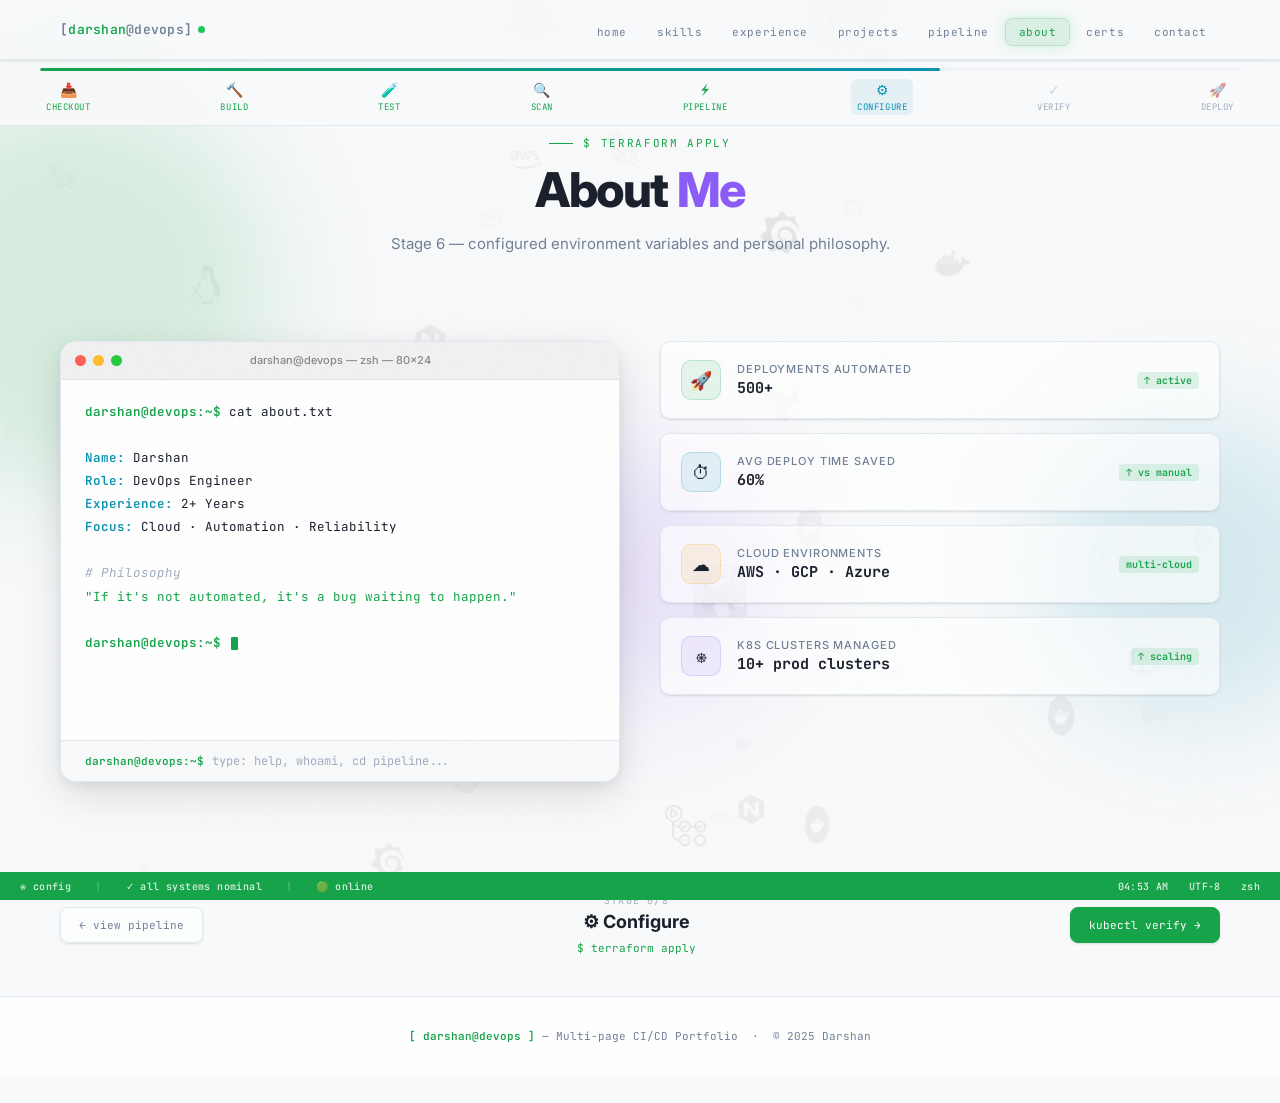
==== about.html @ be5baae0 "Initial commit" ====
<!DOCTYPE html>
<html lang="en">
<head>
<meta charset="UTF-8">
<meta name="viewport" content="width=device-width, initial-scale=1.0">
<title>[ darshan@devops ] ~ $ configure</title>
<link rel="preconnect" href="https://fonts.googleapis.com">
<link href="https://fonts.googleapis.com/css2?family=JetBrains+Mono:wght@300;400;500;600;700&family=Inter:wght@300;400;500;600;700;800&display=swap" rel="stylesheet">
<link rel="stylesheet" href="assets/style.css">
</head>
<body data-page="config">

<canvas id="devops-bg-canvas"></canvas>
<div class="orbs-layer"><div class="orb orb-1"></div><div class="orb orb-2"></div><div class="orb orb-3"></div></div>
<div id="page-transition"><div class="pt-spinner"></div><div class="pt-text">terraform apply...</div></div>

<nav>
  <div class="nav-brand">
    <a href="index.html" data-transition><span class="bracket">[</span><span>darshan</span><span class="bracket">@devops</span><span class="bracket">]</span></a>
    <div class="nav-dot"></div>
  </div>
  <ul class="nav-links">
    <li><a href="index.html" data-page="checkout" data-transition>home</a></li>
    <li><a href="skills.html" data-page="build" data-transition>skills</a></li>
    <li><a href="experience.html" data-page="test" data-transition>experience</a></li>
    <li><a href="projects.html" data-page="scan" data-transition>projects</a></li>
    <li><a href="cicd-flow.html" data-page="pipeline" data-transition>pipeline</a></li>
    <li><a href="about.html" data-page="config" data-transition>about</a></li>
    <li><a href="certs.html" data-page="verify" data-transition>certs</a></li>
    <li><a href="contact.html" data-page="deploy" data-transition>contact</a></li>
  </ul>
</nav>

<div id="pipeline-bar" class="pipeline-bar">
  <div class="pipeline-track"><div class="pipeline-fill"></div></div>
  <div class="pipeline-stages"></div>
</div>

<div class="page-content">

<div class="page-hero-mini reveal">
  <div class="section-eyebrow" style="justify-content:center;">$ terraform apply</div>
  <h1>About <span style="color:var(--purple)">Me</span></h1>
  <p>Stage 6 — configured environment variables and personal philosophy.</p>
</div>
<section>
  <div class="about-layout">
    <div class="terminal-window reveal">
      <div class="terminal-titlebar"><div class="ttb-dot red"></div><div class="ttb-dot yellow"></div><div class="ttb-dot green-d"></div><span class="ttb-title">darshan@devops — zsh — 80×24</span></div>
      <div class="terminal-body" id="term-body">
        <div class="t-line"><span class="t-prompt">darshan@devops:~$ </span><span class="t-cmd">cat about.txt</span></div>
        <div class="t-line t-output">&nbsp;</div>
        <div class="t-line t-output"><span class="t-key">Name:</span> <span class="t-val">Darshan</span></div>
        <div class="t-line t-output"><span class="t-key">Role:</span> <span class="t-val">DevOps Engineer</span></div>
        <div class="t-line t-output"><span class="t-key">Experience:</span> <span class="t-val">2+ Years</span></div>
        <div class="t-line t-output"><span class="t-key">Focus:</span> <span class="t-val">Cloud · Automation · Reliability</span></div>
        <div class="t-line t-output">&nbsp;</div>
        <div class="t-line t-output"><span class="t-comment"># Philosophy</span></div>
        <div class="t-line t-output"><span class="t-string">"If it's not automated, it's a bug waiting to happen."</span></div>
        <div class="t-line t-output">&nbsp;</div>
        <div class="t-line"><span class="t-prompt">darshan@devops:~$ </span><span class="t-cursor"></span></div>
      </div>
      <div class="cmd-input-area">
        <span style="font-family:var(--mono);font-size:11px;color:var(--green);font-weight:600;">darshan@devops:~$</span>
        <input class="cmd-input" id="cmd-input" placeholder="type: help, whoami, cd pipeline..." autocomplete="off" spellcheck="false" />
      </div>
    </div>
    <div class="about-stats reveal">
      <div class="about-stat-card tilt-3d"><div class="asc-icon" style="background:rgba(22,163,74,0.1);border:1px solid rgba(22,163,74,0.2);">🚀</div><div class="asc-info"><div class="asc-label">Deployments Automated</div><div class="asc-value">500+</div></div><div class="asc-trend">↑ active</div></div>
      <div class="about-stat-card tilt-3d"><div class="asc-icon" style="background:rgba(8,145,178,0.1);border:1px solid rgba(8,145,178,0.2);">⏱</div><div class="asc-info"><div class="asc-label">Avg Deploy Time Saved</div><div class="asc-value">60%</div></div><div class="asc-trend">↑ vs manual</div></div>
      <div class="about-stat-card tilt-3d"><div class="asc-icon" style="background:rgba(245,158,11,0.1);border:1px solid rgba(245,158,11,0.2);">☁</div><div class="asc-info"><div class="asc-label">Cloud Environments</div><div class="asc-value">AWS · GCP · Azure</div></div><div class="asc-trend">multi-cloud</div></div>
      <div class="about-stat-card tilt-3d"><div class="asc-icon" style="background:rgba(139,92,246,0.1);border:1px solid rgba(139,92,246,0.2);">⎈</div><div class="asc-info"><div class="asc-label">K8s Clusters Managed</div><div class="asc-value">10+ prod clusters</div></div><div class="asc-trend">↑ scaling</div></div>
    </div>
  </div>
</section>

</div>
<div id="page-nav"></div>
<footer>
  <span class="footer-brand">[ darshan@devops ]</span> — Multi-page CI/CD Portfolio &nbsp;·&nbsp; © 2025 Darshan
</footer>
<div class="status-bar">
  <div class="sb-item" id="sb-stage">⎈ stage</div>
  <span class="sb-sep">|</span>
  <div class="sb-item">✓ all systems nominal</div>
  <span class="sb-sep">|</span>
  <div class="sb-item">🟢 online</div>
  <div class="sb-right">
    <div class="sb-item" id="sb-time"></div>
    <div class="sb-item">UTF-8</div>
    <div class="sb-item">zsh</div>
  </div>
</div>
<script src="assets/logos.js"></script>
<script src="assets/bg.js"></script>
<script src="assets/common.js"></script>

<script src="assets/script.js"></script>
</body>
</html>
---- assets/style.css ----
:root {
  --bg: #f8f9fa;
  --bg2: #ffffff;
  --bg3: #f0f2f5;
  --panel: rgba(255,255,255,0.62);
  --border: #e2e8f0;
  --border-strong: #cbd5e1;
  --text: #1a202c;
  --text-muted: #718096;
  --text-light: #a0aec0;
  --green: #16a34a;
  --green-bright: #22c55e;
  --green-glow: rgba(22,163,74,0.12);
  --cyan: #0891b2;
  --red: #ef4444;
  --yellow: #f59e0b;
  --orange: #f97316;
  --purple: #8b5cf6;
  --blue: #3b82f6;
  --shadow-sm: 0 1px 3px rgba(0,0,0,0.08), 0 1px 2px rgba(0,0,0,0.05);
  --shadow: 0 4px 16px rgba(0,0,0,0.08), 0 2px 6px rgba(0,0,0,0.04);
  --shadow-lg: 0 12px 40px rgba(0,0,0,0.12), 0 4px 12px rgba(0,0,0,0.06);
  --shadow-xl: 0 24px 80px rgba(0,0,0,0.15), 0 8px 24px rgba(0,0,0,0.08);
  --mono: 'JetBrains Mono', monospace;
  --sans: 'Inter', sans-serif;
  --radius: 10px;
  --radius-lg: 16px;
}

* { margin: 0; padding: 0; box-sizing: border-box; }
html { scroll-behavior: smooth; background: #f8f9fa; }

body {
  background: transparent;
  color: var(--text);
  font-family: var(--sans);
  overflow-x: hidden;
  -webkit-font-smoothing: antialiased;
}

/* ── 3D DEVOPS CANVAS ── */
#devops-bg-canvas {
  position: fixed;
  inset: 0;
  width: 100%;
  height: 100%;
  pointer-events: none;
  z-index: 0;
}

/* ── NOISE TEXTURE ── */
body::before {
  content: '';
  position: fixed;
  inset: 0;
  background-image: url("data:image/svg+xml,%3Csvg viewBox='0 0 256 256' xmlns='http://www.w3.org/2000/svg'%3E%3Cfilter id='n'%3E%3CfeTurbulence type='fractalNoise' baseFrequency='0.9' numOctaves='4' stitchTiles='stitch'/%3E%3C/filter%3E%3Crect width='100%25' height='100%25' filter='url(%23n)' opacity='0.03'/%3E%3C/svg%3E");
  pointer-events: none;
  z-index: 1;
  opacity: 0.4;
}

/* ── NAV ── */
nav {
  position: fixed;
  top: 0; left: 0; right: 0;
  z-index: 200;
  display: flex;
  justify-content: space-between;
  align-items: center;
  padding: 0 60px;
  height: 60px;
  background: rgba(248,249,250,0.78);
  backdrop-filter: blur(24px) saturate(180%);
  -webkit-backdrop-filter: blur(24px) saturate(180%);
  border-bottom: 1px solid var(--border);
  box-shadow: var(--shadow-sm);
}
.nav-brand {
  font-family: var(--mono);
  font-size: 13px;
  font-weight: 600;
  color: var(--green);
  letter-spacing: 0.02em;
  display: flex;
  align-items: center;
  gap: 6px;
}
.nav-brand .bracket { color: var(--text-muted); }
.nav-dot { width: 7px; height: 7px; border-radius: 50%; background: var(--green-bright); animation: pulse-dot 2s ease-in-out infinite; }
@keyframes pulse-dot { 0%,100%{ opacity:1;transform:scale(1); } 50%{ opacity:0.5;transform:scale(0.8); } }
.nav-links {
  display: flex;
  align-items: center;
  gap: 4px;
  list-style: none;
}
.nav-links a {
  font-family: var(--mono);
  font-size: 11px;
  color: var(--text-muted);
  text-decoration: none;
  padding: 5px 12px;
  border-radius: 6px;
  letter-spacing: 0.05em;
  transition: all 0.15s;
  border: 1px solid transparent;
}
.nav-links a:hover {
  color: var(--green);
  background: var(--green-glow);
  border-color: rgba(22,163,74,0.2);
}
.nav-links a.active { color: var(--green); background: var(--green-glow); box-shadow: 0 0 0 1px rgba(22,163,74,0.2), 0 0 14px rgba(34,197,94,0.25); }

/* ── HERO ── */
#hero {
  position: relative;
  min-height: 100vh;
  display: flex;
  align-items: center;
  padding: 80px 60px 0;
  z-index: 1;
  overflow: hidden;
}
.hero-bg-grid {
  position: absolute;
  inset: 0;
  background-image:
    linear-gradient(rgba(22,163,74,0.04) 1px, transparent 1px),
    linear-gradient(90deg, rgba(22,163,74,0.04) 1px, transparent 1px);
  background-size: 40px 40px;
  mask-image: radial-gradient(ellipse 80% 80% at 50% 50%, black 40%, transparent 100%);
}
.hero-grid {
  display: grid;
  grid-template-columns: 1fr 480px;
  align-items: center;
  gap: 80px;
  max-width: 1200px;
  margin: 0 auto;
  width: 100%;
}
.hero-left { z-index: 2; }

/* prompt bar */
.hero-prompt-bar {
  display: inline-flex;
  align-items: center;
  gap: 10px;
  font-family: var(--mono);
  font-size: 12px;
  padding: 7px 14px;
  background: var(--panel);
  border: 1px solid var(--border);
  border-radius: 8px;
  box-shadow: var(--shadow-sm);
  margin-bottom: 28px;
  color: var(--text-muted);
}
.prompt-path { color: var(--blue); }
.prompt-git { color: var(--purple); }
.prompt-status { color: var(--green); }
.prompt-cursor {
  display: inline-block;
  width: 7px; height: 14px;
  background: var(--green);
  border-radius: 1px;
  animation: blink 1s step-end infinite;
  vertical-align: middle;
}
@keyframes blink { 50% { opacity:0; } }

.hero-name {
  font-family: var(--sans);
  font-size: clamp(52px, 5.5vw, 78px);
  font-weight: 800;
  line-height: 1.0;
  color: var(--text);
  letter-spacing: -0.04em;
  margin-bottom: 10px;
}
.hero-name .accent { color: var(--green); }
.hero-name .dim { color: var(--text-muted); font-weight: 300; }

.hero-role {
  font-family: var(--mono);
  font-size: 14px;
  color: var(--cyan);
  margin-bottom: 20px;
  display: flex;
  align-items: center;
  gap: 8px;
}
.hero-role .arrow { color: var(--green); }
#type-text {
  min-width: 200px;
  color: var(--cyan);
}

.hero-desc {
  font-size: 15px;
  line-height: 1.75;
  color: var(--text-muted);
  max-width: 500px;
  margin-bottom: 36px;
  font-weight: 400;
}

.hero-stats {
  display: flex;
  gap: 0;
  margin-bottom: 36px;
  background: var(--panel);
  border: 1px solid var(--border);
  border-radius: var(--radius);
  overflow: hidden;
  box-shadow: var(--shadow-sm);
  width: fit-content;
}
.stat {
  padding: 16px 28px;
  text-align: center;
  border-right: 1px solid var(--border);
}
.stat:last-child { border-right: none; }
.stat-num {
  font-family: var(--mono);
  font-size: 24px;
  font-weight: 700;
  color: var(--green);
  line-height: 1;
}
.stat-label {
  font-size: 10px;
  color: var(--text-muted);
  letter-spacing: 0.1em;
  text-transform: uppercase;
  margin-top: 4px;
  font-weight: 500;
}

.hero-btns { display: flex; gap: 10px; flex-wrap: wrap; }
.btn-primary {
  display: inline-flex;
  align-items: center;
  gap: 8px;
  padding: 11px 24px;
  background: var(--green);
  color: #fff;
  font-family: var(--mono);
  font-size: 12px;
  font-weight: 600;
  letter-spacing: 0.05em;
  text-decoration: none;
  border-radius: 8px;
  transition: all 0.2s;
  box-shadow: 0 2px 8px rgba(22,163,74,0.3), 0 1px 2px rgba(22,163,74,0.2);
  border: none;
  cursor: pointer;
}
.btn-primary:hover {
  background: #15803d;
  box-shadow: 0 4px 16px rgba(22,163,74,0.4);
  transform: translateY(-1px);
}
.btn-ghost {
  display: inline-flex;
  align-items: center;
  gap: 8px;
  padding: 11px 24px;
  background: var(--panel);
  color: var(--text);
  font-family: var(--mono);
  font-size: 12px;
  font-weight: 500;
  letter-spacing: 0.05em;
  text-decoration: none;
  border-radius: 8px;
  border: 1px solid var(--border);
  transition: all 0.2s;
  box-shadow: var(--shadow-sm);
  cursor: pointer;
}
.btn-ghost:hover {
  border-color: var(--green);
  color: var(--green);
  background: var(--green-glow);
  transform: translateY(-1px);
}

/* ── HERO RIGHT — 3D PHOTO CARD ── */
.hero-right {
  display: flex;
  justify-content: center;
  align-items: center;
  position: relative;
}
.photo-3d-scene {
  perspective: 1200px;
  width: 420px;
  height: 520px;
}
.photo-3d-card {
  width: 100%;
  height: 100%;
  position: relative;
  transform-style: preserve-3d;
  transform: rotateY(-8deg) rotateX(4deg);
  transition: transform 0.6s cubic-bezier(0.23,1,0.32,1);
  cursor: default;
}
.photo-3d-card:hover {
  transform: rotateY(0deg) rotateX(0deg) scale(1.02);
}

/* terminal window card */
.photo-terminal {
  position: absolute;
  inset: 0;
  background: #ffffff;
  border-radius: 14px;
  box-shadow:
    0 2px 4px rgba(0,0,0,0.04),
    0 8px 24px rgba(0,0,0,0.10),
    0 24px 64px rgba(0,0,0,0.14),
    0 40px 80px rgba(0,0,0,0.08);
  overflow: hidden;
  border: 1px solid rgba(0,0,0,0.08);
}

/* terminal title bar */
.photo-titlebar {
  height: 40px;
  background: #f0f0f0;
  display: flex;
  align-items: center;
  padding: 0 14px;
  gap: 8px;
  border-bottom: 1px solid #e0e0e0;
  position: relative;
  flex-shrink: 0;
}
.tb-dot {
  width: 12px; height: 12px;
  border-radius: 50%;
  flex-shrink: 0;
}
.tb-dot.red { background: #ff5f57; border: 0.5px solid rgba(0,0,0,0.1); }
.tb-dot.yellow { background: #febc2e; border: 0.5px solid rgba(0,0,0,0.1); }
.tb-dot.green-dot { background: #28c840; border: 0.5px solid rgba(0,0,0,0.1); }
.tb-title {
  position: absolute;
  left: 50%;
  transform: translateX(-50%);
  font-family: var(--sans);
  font-size: 12px;
  font-weight: 500;
  color: #666;
  letter-spacing: 0.01em;
}

/* photo container */
.photo-body {
  flex: 1;
  position: relative;
  overflow: hidden;
  height: calc(100% - 40px);
  background: linear-gradient(135deg, #1a1a2e 0%, #16213e 50%, #0f3460 100%);
}
.photo-img {
  width: 100%;
  height: 100%;
  object-fit: cover;
  object-position: center top;
  mix-blend-mode: luminosity;
  filter: contrast(1.05) brightness(1.02);
  transition: filter 0.4s;
}
.photo-3d-card:hover .photo-img {
  mix-blend-mode: normal;
}

/* colored overlay */
.photo-overlay {
  position: absolute;
  inset: 0;
  background: linear-gradient(
    180deg,
    rgba(22,163,74,0.08) 0%,
    transparent 40%,
    rgba(8,145,178,0.05) 70%,
    rgba(15,52,96,0.4) 100%
  );
  pointer-events: none;
  transition: opacity 0.4s;
}
.photo-3d-card:hover .photo-overlay { opacity: 0.3; }

/* name tag overlay at bottom */
.photo-nametag {
  position: absolute;
  bottom: 20px;
  left: 20px;
  right: 20px;
  background: rgba(255,255,255,0.92);
  backdrop-filter: blur(12px);
  border-radius: 10px;
  padding: 12px 16px;
  border: 1px solid rgba(255,255,255,0.8);
  box-shadow: 0 4px 16px rgba(0,0,0,0.12);
}
.photo-nametag-name {
  font-family: var(--sans);
  font-size: 16px;
  font-weight: 700;
  color: var(--text);
  letter-spacing: -0.02em;
}
.photo-nametag-role {
  font-family: var(--mono);
  font-size: 11px;
  color: var(--green);
  margin-top: 2px;
}
.photo-nametag-badges {
  display: flex;
  gap: 6px;
  margin-top: 8px;
  flex-wrap: wrap;
}
.nano-badge {
  font-family: var(--mono);
  font-size: 9px;
  padding: 2px 7px;
  border-radius: 4px;
  font-weight: 500;
  letter-spacing: 0.03em;
}
.nb-green { background: rgba(22,163,74,0.1); color: var(--green); border: 1px solid rgba(22,163,74,0.2); }
.nb-blue { background: rgba(59,130,246,0.1); color: var(--blue); border: 1px solid rgba(59,130,246,0.2); }
.nb-cyan { background: rgba(8,145,178,0.1); color: var(--cyan); border: 1px solid rgba(8,145,178,0.2); }

/* floating chips around photo */
.float-chip {
  position: absolute;
  font-family: var(--mono);
  font-size: 10px;
  padding: 6px 12px;
  background: var(--panel);
  border: 1px solid var(--border);
  border-radius: 8px;
  box-shadow: var(--shadow);
  color: var(--text-muted);
  display: flex;
  align-items: center;
  gap: 5px;
  white-space: nowrap;
  z-index: 5;
  animation: float-chip 4s ease-in-out infinite;
  font-weight: 500;
}
.float-chip .fc-dot { width: 6px; height: 6px; border-radius: 50%; }
@keyframes float-chip {
  0%,100% { transform: translateY(0px); }
  50% { transform: translateY(-6px); }
}
.fc1 { top: 60px; right: -70px; animation-delay: 0s; }
.fc2 { top: 160px; left: -80px; animation-delay: 1s; }
.fc3 { bottom: 180px; right: -65px; animation-delay: 2s; }
.fc4 { bottom: 100px; left: -60px; animation-delay: 0.5s; }

/* ── SCROLL CUE ── */
.scroll-cue {
  position: absolute;
  bottom: 28px;
  left: 50%;
  transform: translateX(-50%);
  display: flex;
  flex-direction: column;
  align-items: center;
  gap: 6px;
  text-decoration: none;
  color: var(--text-muted);
  font-family: var(--mono);
  font-size: 10px;
  letter-spacing: 0.2em;
  text-transform: uppercase;
  z-index: 3;
  opacity: 0.7;
  transition: opacity 0.2s, color 0.2s;
  animation: scroll-cue-bob 2.2s ease-in-out infinite;
}
.scroll-cue:hover { opacity: 1; color: var(--green); }
.scroll-cue-arrow { font-size: 16px; line-height: 1; }
@keyframes scroll-cue-bob {
  0%,100% { transform: translate(-50%, 0); }
  50% { transform: translate(-50%, 8px); }
}
@media (max-width: 1024px) { .scroll-cue { display: none; } }

/* ── 3D TILT (cards) ── */
.tilt-3d { transform-style: preserve-3d; will-change: transform; transition: transform 0.15s ease-out, box-shadow 0.25s, border-color 0.25s; position: relative; }
.tilt-3d::after {
  content: '';
  position: absolute;
  inset: 0;
  border-radius: inherit;
  background: radial-gradient(circle at var(--mx,50%) var(--my,50%), rgba(255,255,255,0.35), transparent 60%);
  opacity: 0;
  transition: opacity 0.25s;
  pointer-events: none;
}
.tilt-3d:hover::after { opacity: 1; }

/* ── ROOT PERSPECTIVE FOR GRID CARDS ── */
.skills-grid, .projects-grid, .certs-grid, .about-stats { perspective: 1400px; }
.skill-card, .project-card, .cert-card, .about-stat-card, .contact-link,
.hero-prompt-bar, .hero-stats, .btn-ghost, .float-chip,
.terminal-window, .contact-terminal, .photo-terminal {
  backdrop-filter: blur(18px) saturate(160%);
  -webkit-backdrop-filter: blur(18px) saturate(160%);
}

/* ── SECTIONS ── */
section {
  position: relative;
  z-index: 1;
  padding: 64px 60px;
  max-width: 1280px;
  margin: 0 auto;
}
.section-eyebrow {
  font-family: var(--mono);
  font-size: 11px;
  color: var(--green);
  letter-spacing: 0.15em;
  text-transform: uppercase;
  margin-bottom: 10px;
  display: flex;
  align-items: center;
  gap: 10px;
}
.section-eyebrow::before {
  content: '';
  width: 24px; height: 1px;
  background: var(--green);
  flex-shrink: 0;
}
.section-title {
  font-size: clamp(28px,3.5vw,42px);
  font-weight: 800;
  color: var(--text);
  letter-spacing: -0.03em;
  margin-bottom: 36px;
  line-height: 1.1;
}

.section-divider {
  width: 100%;
  height: 1px;
  max-width: 1160px;
  margin: 0 auto;
  position: relative;
  background: linear-gradient(90deg, transparent, var(--border) 20%, var(--border) 80%, transparent);
}
.section-divider::before {
  content: '';
  position: absolute;
  left: 50%; top: 50%;
  transform: translate(-50%, -50%);
  width: 7px; height: 7px;
  border-radius: 50%;
  background: var(--green-bright);
  box-shadow: 0 0 0 4px var(--green-glow), 0 0 16px rgba(34,197,94,0.5);
}

/* ── SKILLS ── */
.skills-grid {
  display: grid;
  grid-template-columns: repeat(auto-fit, minmax(290px, 1fr));
  gap: 16px;
}
.skill-card {
  background: var(--panel);
  border: 1px solid var(--border);
  border-radius: var(--radius);
  padding: 22px;
  transition: all 0.25s;
  box-shadow: var(--shadow-sm);
  position: relative;
  overflow: hidden;
}
.skill-card::after {
  content: '';
  position: absolute;
  inset: 0;
  border-radius: var(--radius);
  background: linear-gradient(135deg, rgba(22,163,74,0.04), transparent);
  opacity: 0;
  transition: opacity 0.25s;
}
.skill-card:hover {
  border-color: rgba(22,163,74,0.3);
  box-shadow: 0 4px 20px rgba(22,163,74,0.08), var(--shadow);
  transform: translateY(-2px);
}
.skill-card:hover::after { opacity: 1; }
.skill-card-header {
  display: flex;
  justify-content: space-between;
  align-items: flex-start;
  margin-bottom: 14px;
}
.skill-cat {
  font-family: var(--mono);
  font-size: 10px;
  color: var(--text-muted);
  letter-spacing: 0.1em;
  text-transform: uppercase;
  font-weight: 500;
}
.skill-icon-badge {
  width: 32px; height: 32px;
  border-radius: 8px;
  background: var(--bg3);
  border: 1px solid var(--border);
  display: flex;
  align-items: center;
  justify-content: center;
  font-size: 16px;
}
.skill-tags { display: flex; flex-wrap: wrap; gap: 6px; }
.tag {
  font-family: var(--mono);
  font-size: 11px;
  padding: 3px 9px;
  background: var(--bg3);
  border: 1px solid var(--border);
  color: var(--text-muted);
  border-radius: 5px;
  transition: all 0.15s;
  cursor: default;
  font-weight: 500;
}
.tag:hover {
  background: var(--green-glow);
  border-color: rgba(22,163,74,0.25);
  color: var(--green);
}

/* skill bars */
.skill-bar-wrap {
  margin-top: 12px;
  display: flex;
  align-items: center;
  gap: 10px;
}
.skill-bar-track {
  flex: 1;
  height: 3px;
  background: var(--bg3);
  border-radius: 2px;
  overflow: hidden;
}
.skill-bar-fill {
  height: 100%;
  background: linear-gradient(90deg, var(--green), var(--green-bright));
  border-radius: 2px;
  transform-origin: left;
  transform: scaleX(0);
  transition: transform 0.8s cubic-bezier(0.23,1,0.32,1);
}
.skill-card.visible .skill-bar-fill { transform: scaleX(1); }
.skill-pct {
  font-family: var(--mono);
  font-size: 10px;
  color: var(--green);
  font-weight: 600;
  min-width: 32px;
  text-align: right;
}

/* ── EXPERIENCE ── */
.exp-section { background: rgba(240,242,245,0.75); backdrop-filter: blur(12px); -webkit-backdrop-filter: blur(12px); }
.timeline {
  position: relative;
  padding-left: 48px;
  max-width: 800px;
}
.timeline::before {
  content: '';
  position: absolute;
  left: 16px; top: 8px; bottom: 8px;
  width: 2px;
  background: linear-gradient(to bottom, var(--green), rgba(22,163,74,0.1));
  border-radius: 1px;
}
.timeline-item {
  position: relative;
  margin-bottom: 56px;
  opacity: 0;
  transform: translateX(-16px);
  transition: all 0.5s cubic-bezier(0.23,1,0.32,1);
}
.timeline-item.visible { opacity: 1; transform: translateX(0); }
.tl-dot {
  position: absolute;
  left: -40px;
  top: 6px;
  width: 16px; height: 16px;
  background: var(--panel);
  border: 2px solid var(--green);
  border-radius: 50%;
  box-shadow: 0 0 0 3px var(--green-glow);
}
.tl-dot-inner {
  position: absolute;
  inset: 3px;
  background: var(--green);
  border-radius: 50%;
}
.tl-date {
  font-family: var(--mono);
  font-size: 11px;
  color: var(--green);
  letter-spacing: 0.08em;
  margin-bottom: 8px;
  font-weight: 500;
}
.tl-role {
  font-size: 20px;
  font-weight: 700;
  color: var(--text);
  margin-bottom: 4px;
  letter-spacing: -0.02em;
}
.tl-company {
  font-family: var(--mono);
  font-size: 12px;
  color: var(--cyan);
  margin-bottom: 14px;
  font-weight: 500;
}
.tl-desc {
  font-size: 14px;
  color: var(--text-muted);
  line-height: 1.75;
  margin-bottom: 16px;
}
.tl-chips { display: flex; flex-wrap: wrap; gap: 6px; }
.chip {
  font-family: var(--mono);
  font-size: 10px;
  padding: 3px 9px;
  background: rgba(8,145,178,0.08);
  border: 1px solid rgba(8,145,178,0.18);
  color: var(--cyan);
  border-radius: 5px;
  font-weight: 500;
}

/* ── PROJECTS ── */
.projects-grid {
  display: grid;
  grid-template-columns: repeat(auto-fit, minmax(340px, 1fr));
  gap: 20px;
}
.project-card {
  background: var(--panel);
  border: 1px solid var(--border);
  border-radius: var(--radius-lg);
  padding: 28px;
  transition: all 0.3s cubic-bezier(0.23,1,0.32,1);
  box-shadow: var(--shadow-sm);
  position: relative;
  overflow: hidden;
}
.project-card::before {
  content: '';
  position: absolute;
  top: 0; left: 0; right: 0;
  height: 2px;
  background: linear-gradient(90deg, var(--green), var(--cyan));
  transform: scaleX(0);
  transform-origin: left;
  transition: transform 0.3s;
}
.project-card:hover {
  border-color: rgba(22,163,74,0.2);
  transform: translateY(-4px);
  box-shadow: var(--shadow-xl);
}
.project-card:hover::before { transform: scaleX(1); }
.project-header {
  display: flex;
  justify-content: space-between;
  align-items: flex-start;
  margin-bottom: 14px;
}
.project-num {
  font-family: var(--mono);
  font-size: 10px;
  color: var(--text-light);
  font-weight: 500;
  letter-spacing: 0.05em;
}
.project-links { display: flex; gap: 8px; }
.project-link {
  width: 28px; height: 28px;
  background: var(--bg3);
  border: 1px solid var(--border);
  border-radius: 6px;
  display: flex;
  align-items: center;
  justify-content: center;
  text-decoration: none;
  font-size: 12px;
  color: var(--text-muted);
  transition: all 0.15s;
}
.project-link:hover {
  background: var(--green-glow);
  border-color: rgba(22,163,74,0.3);
  color: var(--green);
}
.project-title {
  font-size: 17px;
  font-weight: 700;
  color: var(--text);
  margin-bottom: 10px;
  letter-spacing: -0.02em;
  line-height: 1.3;
}
.project-desc {
  font-size: 13px;
  color: var(--text-muted);
  line-height: 1.65;
  margin-bottom: 18px;
}
.project-stack { display: flex; flex-wrap: wrap; gap: 5px; }
.stack-tag {
  font-family: var(--mono);
  font-size: 10px;
  padding: 3px 8px;
  background: var(--green-glow);
  border: 1px solid rgba(22,163,74,0.18);
  color: var(--green);
  border-radius: 4px;
  font-weight: 500;
}

/* ── ABOUT TERMINAL ── */
.about-layout {
  display: grid;
  grid-template-columns: 1fr 1fr;
  gap: 40px;
  align-items: start;
}
.terminal-window {
  background: #fefefe;
  border: 1px solid var(--border);
  border-radius: var(--radius-lg);
  overflow: hidden;
  box-shadow: var(--shadow-lg);
}
.terminal-titlebar {
  height: 38px;
  background: #f0f0f0;
  display: flex;
  align-items: center;
  padding: 0 14px;
  gap: 7px;
  border-bottom: 1px solid #e0e0e0;
  position: relative;
}
.ttb-dot { width: 11px; height: 11px; border-radius: 50%; cursor: pointer; transition: filter 0.15s; }
.ttb-dot:hover { filter: brightness(0.85); }
.ttb-dot.red { background: #ff5f57; }
.ttb-dot.yellow { background: #febc2e; }
.ttb-dot.green-d { background: #28c840; }
.ttb-title {
  position: absolute;
  left: 50%;
  transform: translateX(-50%);
  font-family: var(--sans);
  font-size: 11px;
  font-weight: 500;
  color: #888;
}
.terminal-body {
  padding: 20px 24px;
  font-family: var(--mono);
  font-size: 12.5px;
  line-height: 1.85;
  background: #fefefe;
  min-height: 360px;
}
.t-prompt { color: var(--green); font-weight: 600; }
.t-cmd { color: var(--text); }
.t-output { color: var(--text-muted); }
.t-comment { color: var(--text-light); font-style: italic; }
.t-key { color: var(--cyan); font-weight: 600; }
.t-val { color: var(--text); }
.t-string { color: #16a34a; }
.t-line { margin: 0; }
.t-cursor {
  display: inline-block;
  width: 7px; height: 13px;
  background: var(--green);
  border-radius: 1px;
  animation: blink 1s step-end infinite;
  vertical-align: middle;
  margin-left: 2px;
}

/* interactive command box */
.cmd-input-area {
  padding: 12px 24px;
  background: #f8f9fa;
  border-top: 1px solid var(--border);
  display: flex;
  align-items: center;
  gap: 8px;
}
.cmd-input {
  flex: 1;
  font-family: var(--mono);
  font-size: 12px;
  background: transparent;
  border: none;
  outline: none;
  color: var(--text);
}
.cmd-input::placeholder { color: var(--text-light); }

/* stat cards beside terminal */
.about-stats {
  display: flex;
  flex-direction: column;
  gap: 14px;
}
.about-stat-card {
  background: var(--panel);
  border: 1px solid var(--border);
  border-radius: var(--radius);
  padding: 18px 20px;
  box-shadow: var(--shadow-sm);
  transition: all 0.2s;
  display: flex;
  align-items: center;
  gap: 16px;
}
.about-stat-card:hover {
  border-color: rgba(22,163,74,0.25);
  box-shadow: var(--shadow);
  transform: translateX(4px);
}
.asc-icon {
  width: 40px; height: 40px;
  border-radius: 10px;
  display: flex;
  align-items: center;
  justify-content: center;
  font-size: 18px;
  flex-shrink: 0;
}
.asc-info { flex: 1; }
.asc-label {
  font-size: 11px;
  color: var(--text-muted);
  font-weight: 500;
  text-transform: uppercase;
  letter-spacing: 0.08em;
  margin-bottom: 2px;
}
.asc-value {
  font-family: var(--mono);
  font-size: 15px;
  font-weight: 700;
  color: var(--text);
}
.asc-trend {
  font-family: var(--mono);
  font-size: 10px;
  color: var(--green);
  background: var(--green-glow);
  padding: 2px 7px;
  border-radius: 4px;
  font-weight: 600;
}

/* ── CERTS ── */
.certs-grid {
  display: grid;
  grid-template-columns: repeat(auto-fit, minmax(250px, 1fr));
  gap: 16px;
}
.cert-card {
  background: var(--panel);
  border: 1px solid var(--border);
  border-radius: var(--radius);
  padding: 20px;
  display: flex;
  align-items: center;
  gap: 14px;
  transition: all 0.2s;
  box-shadow: var(--shadow-sm);
}
.cert-card:hover {
  border-color: rgba(22,163,74,0.25);
  box-shadow: var(--shadow);
  transform: translateY(-2px);
}
.cert-icon {
  width: 44px; height: 44px;
  border-radius: 10px;
  background: var(--bg3);
  border: 1px solid var(--border);
  display: flex;
  align-items: center;
  justify-content: center;
  font-size: 20px;
  flex-shrink: 0;
}
.cert-name {
  font-size: 13px;
  font-weight: 600;
  color: var(--text);
  margin-bottom: 2px;
  letter-spacing: -0.01em;
}
.cert-issuer {
  font-family: var(--mono);
  font-size: 10px;
  color: var(--text-muted);
  font-weight: 500;
}
.cert-badge {
  margin-left: auto;
  font-family: var(--mono);
  font-size: 9px;
  padding: 2px 7px;
  background: rgba(22,163,74,0.08);
  border: 1px solid rgba(22,163,74,0.2);
  color: var(--green);
  border-radius: 4px;
  font-weight: 600;
  flex-shrink: 0;
}

/* ── CONTACT ── */
.contact-wrapper {
  display: grid;
  grid-template-columns: 1fr 1fr;
  gap: 60px;
  align-items: center;
}
.contact-left h3 {
  font-size: 28px;
  font-weight: 800;
  color: var(--text);
  letter-spacing: -0.03em;
  margin-bottom: 12px;
}
.contact-left p {
  font-size: 15px;
  color: var(--text-muted);
  line-height: 1.75;
  margin-bottom: 28px;
}
.contact-links { display: flex; flex-direction: column; gap: 10px; }
.contact-link {
  display: flex;
  align-items: center;
  gap: 12px;
  font-family: var(--mono);
  font-size: 12px;
  padding: 12px 16px;
  border: 1px solid var(--border);
  border-radius: var(--radius);
  color: var(--text-muted);
  text-decoration: none;
  transition: all 0.2s;
  background: var(--panel);
  box-shadow: var(--shadow-sm);
}
.contact-link:hover {
  border-color: var(--green);
  color: var(--green);
  background: var(--green-glow);
  transform: translateX(4px);
}
.cl-icon {
  width: 28px; height: 28px;
  border-radius: 7px;
  background: var(--bg3);
  border: 1px solid var(--border);
  display: flex;
  align-items: center;
  justify-content: center;
  font-size: 13px;
  flex-shrink: 0;
}

/* contact form terminal style */
.contact-terminal {
  background: var(--panel);
  border: 1px solid var(--border);
  border-radius: var(--radius-lg);
  overflow: hidden;
  box-shadow: var(--shadow-lg);
}
.ct-bar {
  height: 38px;
  background: #f0f0f0;
  border-bottom: 1px solid #e0e0e0;
  display: flex;
  align-items: center;
  padding: 0 14px;
  gap: 7px;
  position: relative;
}
.ctb-dot { width: 11px; height: 11px; border-radius: 50%; }
.ctb-dot.r { background: #ff5f57; }
.ctb-dot.y { background: #febc2e; }
.ctb-dot.g { background: #28c840; }
.ct-title {
  position: absolute; left: 50%; transform: translateX(-50%);
  font-size: 11px; font-weight: 500; color: #888; font-family: var(--sans);
}
.ct-body { padding: 24px; }
.ct-field {
  margin-bottom: 14px;
}
.ct-label {
  font-family: var(--mono);
  font-size: 11px;
  color: var(--green);
  margin-bottom: 6px;
  display: flex;
  align-items: center;
  gap: 6px;
}
.ct-label::before { content: '$ '; color: var(--text-muted); }
.ct-input {
  width: 100%;
  padding: 10px 12px;
  font-family: var(--mono);
  font-size: 12px;
  background: var(--bg3);
  border: 1px solid var(--border);
  border-radius: 7px;
  color: var(--text);
  outline: none;
  transition: all 0.15s;
}
.ct-input:focus {
  border-color: var(--green);
  background: #fff;
  box-shadow: 0 0 0 3px rgba(22,163,74,0.08);
}
textarea.ct-input {
  min-height: 100px;
  resize: vertical;
  line-height: 1.6;
}
.ct-send {
  width: 100%;
  padding: 11px;
  background: var(--green);
  color: #fff;
  font-family: var(--mono);
  font-size: 12px;
  font-weight: 600;
  border: none;
  border-radius: 8px;
  cursor: pointer;
  transition: all 0.2s;
  letter-spacing: 0.05em;
}
.ct-send:hover {
  background: #15803d;
  transform: translateY(-1px);
  box-shadow: 0 4px 14px rgba(22,163,74,0.3);
}

/* ── FOOTER ── */
footer {
  position: relative;
  z-index: 1;
  text-align: center;
  padding: 32px 60px;
  border-top: 1px solid var(--border);
  font-family: var(--mono);
  font-size: 11px;
  color: var(--text-muted);
  background: rgba(255,255,255,0.78);
  backdrop-filter: blur(12px);
  -webkit-backdrop-filter: blur(12px);
}
footer .footer-brand { color: var(--green); font-weight: 600; }

/* ── REVEAL ── */
.reveal { opacity: 0; transform: translateY(20px); transition: all 0.55s cubic-bezier(0.23,1,0.32,1); }
.reveal.visible { opacity: 1; transform: translateY(0); }

/* ── SCROLLBAR ── */
::-webkit-scrollbar { width: 6px; }
::-webkit-scrollbar-track { background: var(--bg3); }
::-webkit-scrollbar-thumb { background: var(--border-strong); border-radius: 3px; }
::-webkit-scrollbar-thumb:hover { background: var(--text-light); }

/* ── STATUS BAR ── */
.status-bar {
  position: fixed;
  bottom: 0; left: 0; right: 0;
  height: 28px;
  background: var(--green);
  display: flex;
  align-items: center;
  padding: 0 20px;
  gap: 24px;
  z-index: 200;
  font-family: var(--mono);
  font-size: 10px;
  color: rgba(255,255,255,0.85);
  font-weight: 500;
  letter-spacing: 0.04em;
}
.sb-item { display: flex; align-items: center; gap: 5px; }
.sb-sep { opacity: 0.35; }
.sb-right { margin-left: auto; display: flex; align-items: center; gap: 20px; }

@media (max-width: 1024px) {
  nav { padding: 0 24px; }
  #hero { padding: 80px 24px 0; }
  .hero-grid { grid-template-columns: 1fr; gap: 48px; padding-top: 20px; }
  .hero-right { order: -1; }
  .photo-3d-scene { width: 300px; height: 380px; }
  section { padding: 48px 24px; }
  .about-layout { grid-template-columns: 1fr; }
  .contact-wrapper { grid-template-columns: 1fr; gap: 32px; }
  .pipeline-stages { display: none; }
  .cicd-flow { flex-direction: column; align-items: center; }
  .cicd-connector { display: none; }
}

/* ── MULTI-PAGE / PIPELINE NAV ── */
body { padding-top: 96px; padding-bottom: 28px; }
body.page-loaded .page-content { animation: page-enter 0.6s cubic-bezier(0.23,1,0.32,1) forwards; }
@keyframes page-enter {
  from { opacity: 0; transform: translateY(24px) scale(0.99); }
  to { opacity: 1; transform: none; }
}

#page-transition {
  position: fixed;
  inset: 0;
  z-index: 9999;
  background: linear-gradient(135deg, #16a34a 0%, #0891b2 100%);
  display: flex;
  align-items: center;
  justify-content: center;
  flex-direction: column;
  gap: 16px;
  opacity: 0;
  pointer-events: none;
  transition: opacity 0.35s ease;
}
#page-transition.active { opacity: 1; pointer-events: all; }
#page-transition .pt-spinner {
  width: 48px; height: 48px;
  border: 3px solid rgba(255,255,255,0.3);
  border-top-color: #fff;
  border-radius: 50%;
  animation: spin 0.7s linear infinite;
}
#page-transition .pt-text {
  font-family: var(--mono);
  font-size: 13px;
  color: #fff;
  letter-spacing: 0.1em;
}
@keyframes spin { to { transform: rotate(360deg); } }

.pipeline-bar {
  position: fixed;
  top: 60px; left: 0; right: 0;
  z-index: 190;
  background: rgba(248,249,250,0.92);
  backdrop-filter: blur(16px);
  border-bottom: 1px solid var(--border);
  padding: 8px 40px 10px;
}
.pipeline-track {
  height: 3px;
  background: var(--bg3);
  border-radius: 2px;
  overflow: hidden;
  margin-bottom: 8px;
}
.pipeline-fill {
  height: 100%;
  background: linear-gradient(90deg, var(--green), var(--cyan));
  border-radius: 2px;
  transition: width 0.8s cubic-bezier(0.23,1,0.32,1);
  box-shadow: 0 0 12px rgba(22,163,74,0.4);
}
.pipeline-stages {
  display: flex;
  justify-content: space-between;
  gap: 4px;
  max-width: 1280px;
  margin: 0 auto;
}
.pipeline-stage {
  display: flex;
  flex-direction: column;
  align-items: center;
  gap: 2px;
  text-decoration: none;
  font-family: var(--mono);
  font-size: 9px;
  color: var(--text-light);
  transition: all 0.2s;
  padding: 2px 6px;
  border-radius: 6px;
}
.pipeline-stage .ps-icon { font-size: 14px; opacity: 0.5; transition: transform 0.3s; }
.pipeline-stage .ps-label { letter-spacing: 0.06em; text-transform: uppercase; }
.pipeline-stage:hover { color: var(--green); }
.pipeline-stage:hover .ps-icon { transform: scale(1.2); opacity: 1; }
.pipeline-stage.done { color: var(--green); }
.pipeline-stage.done .ps-icon { opacity: 1; }
.pipeline-stage.active { color: var(--cyan); background: rgba(8,145,178,0.08); }
.pipeline-stage.active .ps-icon { opacity: 1; animation: pulse-dot 1.5s ease-in-out infinite; }

#page-nav {
  display: flex;
  align-items: center;
  justify-content: space-between;
  gap: 20px;
  max-width: 1280px;
  margin: 48px auto 0;
  padding: 0 60px 40px;
  position: relative;
  z-index: 1;
}
.pipeline-btn {
  font-family: var(--mono);
  font-size: 11px;
  padding: 10px 18px;
  border-radius: 8px;
  text-decoration: none;
  border: 1px solid var(--border);
  background: var(--panel);
  color: var(--text-muted);
  transition: all 0.2s;
  box-shadow: var(--shadow-sm);
  white-space: nowrap;
}
.pipeline-btn:hover:not(.disabled) {
  border-color: var(--green);
  color: var(--green);
  background: var(--green-glow);
  transform: translateY(-2px);
  box-shadow: var(--shadow);
}
.pipeline-btn.next { background: var(--green); color: #fff; border-color: var(--green); }
.pipeline-btn.next:hover { background: #15803d; color: #fff; }
.pipeline-btn.disabled { opacity: 0.35; cursor: default; }
.pipeline-status { text-align: center; flex: 1; }
.ps-stage-num { font-family: var(--mono); font-size: 10px; color: var(--text-light); display: block; letter-spacing: 0.12em; text-transform: uppercase; }
.ps-stage-name { font-size: 18px; font-weight: 700; color: var(--text); display: block; margin: 4px 0; }
.ps-stage-cmd { font-family: var(--mono); font-size: 11px; color: var(--green); }

.page-hero-mini {
  text-align: center;
  padding: 40px 60px 20px;
  max-width: 800px;
  margin: 0 auto;
  position: relative;
  z-index: 1;
}
.page-hero-mini h1 {
  font-size: clamp(32px, 4vw, 48px);
  font-weight: 800;
  letter-spacing: -0.03em;
  margin-bottom: 12px;
}
.page-hero-mini p {
  font-size: 15px;
  color: var(--text-muted);
  line-height: 1.7;
}

/* ── CI/CD FLOW PAGE ── */
.cicd-page { max-width: 1280px; margin: 0 auto; padding: 20px 60px 40px; position: relative; z-index: 1; }
.cicd-header { text-align: center; margin-bottom: 40px; }
.cicd-header h1 { font-size: clamp(28px, 3.5vw, 42px); font-weight: 800; letter-spacing: -0.03em; margin-bottom: 10px; }
.cicd-header p { color: var(--text-muted); font-size: 15px; max-width: 560px; margin: 0 auto 24px; }
.cicd-run-btn {
  font-family: var(--mono);
  font-size: 13px;
  padding: 12px 28px;
  background: var(--green);
  color: #fff;
  border: none;
  border-radius: 8px;
  cursor: pointer;
  transition: all 0.2s;
  box-shadow: 0 4px 16px rgba(22,163,74,0.35);
}
.cicd-run-btn:hover:not(:disabled) { transform: translateY(-2px); box-shadow: 0 8px 24px rgba(22,163,74,0.4); }
.cicd-run-btn:disabled { opacity: 0.7; cursor: wait; }

.cicd-flow {
  display: flex;
  align-items: flex-start;
  justify-content: center;
  flex-wrap: wrap;
  gap: 0;
  padding: 40px 20px;
  background: var(--panel);
  border: 1px solid var(--border);
  border-radius: var(--radius-lg);
  box-shadow: var(--shadow-lg);
  margin-bottom: 32px;
  transform-style: preserve-3d;
  transition: transform 0.4s ease;
  perspective: 1200px;
}
.cicd-node {
  display: flex;
  flex-direction: column;
  align-items: center;
  position: relative;
  min-width: 110px;
  padding: 0 8px;
}
.cicd-node-ring {
  width: 64px; height: 64px;
  border-radius: 50%;
  border: 2px solid var(--border);
  display: flex;
  align-items: center;
  justify-content: center;
  background: var(--bg2);
  transition: all 0.4s;
  position: relative;
}
.cicd-node-ring::before {
  content: '';
  position: absolute;
  inset: -4px;
  border-radius: 50%;
  border: 2px solid transparent;
  transition: all 0.4s;
}
.cicd-node.running .cicd-node-ring {
  border-color: var(--cyan);
  box-shadow: 0 0 20px rgba(8,145,178,0.4);
  animation: node-pulse 1s ease-in-out infinite;
}
.cicd-node.running .cicd-node-ring::before {
  border-color: var(--cyan);
  animation: ring-spin 1.2s linear infinite;
}
.cicd-node.done .cicd-node-ring {
  border-color: var(--green);
  background: var(--green-glow);
  box-shadow: 0 0 16px rgba(22,163,74,0.3);
}
.cicd-node-inner { font-size: 24px; }
.cicd-node-label {
  font-family: var(--mono);
  font-size: 10px;
  font-weight: 600;
  color: var(--text);
  margin-top: 10px;
  text-align: center;
  letter-spacing: 0.04em;
}
.cicd-node-cmd {
  font-family: var(--mono);
  font-size: 8px;
  color: var(--text-light);
  margin-top: 4px;
  text-align: center;
  max-width: 100px;
  line-height: 1.4;
}
.cicd-connector {
  position: absolute;
  top: 32px;
  left: calc(50% + 36px);
  width: calc(100% - 20px);
  height: 3px;
  background: var(--bg3);
  z-index: -1;
}
.cicd-connector-fill {
  height: 100%;
  width: 0%;
  background: linear-gradient(90deg, var(--green), var(--cyan));
  transition: width 0.6s ease;
  border-radius: 2px;
}
@keyframes node-pulse {
  0%,100% { transform: scale(1); }
  50% { transform: scale(1.08); }
}
@keyframes ring-spin {
  to { transform: rotate(360deg); }
}

.cicd-terminal {
  background: #1a1a2e;
  border-radius: var(--radius-lg);
  overflow: hidden;
  box-shadow: var(--shadow-xl);
  border: 1px solid rgba(255,255,255,0.08);
}
.cicd-term-bar {
  height: 36px;
  background: #2d2d44;
  display: flex;
  align-items: center;
  padding: 0 14px;
  gap: 7px;
}
.cicd-term-bar span { font-family: var(--mono); font-size: 11px; color: #888; margin-left: 8px; }
.cicd-log {
  padding: 20px 24px;
  font-family: var(--mono);
  font-size: 12px;
  line-height: 1.8;
  color: #a0aec0;
  min-height: 200px;
  max-height: 280px;
  overflow-y: auto;
}
.cicd-log-line.cmd { color: var(--green-bright); }
.cicd-log-line.info { color: var(--cyan); }
.cicd-log-line.success { color: #4ade80; }

.cicd-cards {
  display: grid;
  grid-template-columns: repeat(auto-fit, minmax(280px, 1fr));
  gap: 16px;
  margin-top: 32px;
}
.cicd-info-card {
  background: var(--panel);
  border: 1px solid var(--border);
  border-radius: var(--radius);
  padding: 22px;
  box-shadow: var(--shadow-sm);
  transition: all 0.25s;
}
.cicd-info-card:hover {
  border-color: rgba(22,163,74,0.3);
  transform: translateY(-3px);
  box-shadow: var(--shadow);
}
.cicd-info-card h3 { font-size: 15px; font-weight: 700; margin-bottom: 8px; }
.cicd-info-card p { font-size: 13px; color: var(--text-muted); line-height: 1.65; }

/* floating 3D orbs */
.orbs-layer {
  position: fixed;
  inset: 0;
  pointer-events: none;
  z-index: 0;
  overflow: hidden;
}
.orb {
  position: absolute;
  border-radius: 50%;
  filter: blur(60px);
  opacity: 0.15;
  animation: orb-float 12s ease-in-out infinite;
}
.orb-1 { width: 400px; height: 400px; background: var(--green); top: 10%; left: -10%; }
.orb-2 { width: 300px; height: 300px; background: var(--cyan); bottom: 20%; right: -5%; animation-delay: -4s; }
.orb-3 { width: 250px; height: 250px; background: var(--purple); top: 50%; left: 40%; animation-delay: -8s; }
@keyframes orb-float {
  0%,100% { transform: translate(0, 0) scale(1); }
  33% { transform: translate(30px, -20px) scale(1.05); }
  66% { transform: translate(-20px, 15px) scale(0.95); }
}

.nav-brand a { color: inherit; text-decoration: none; }
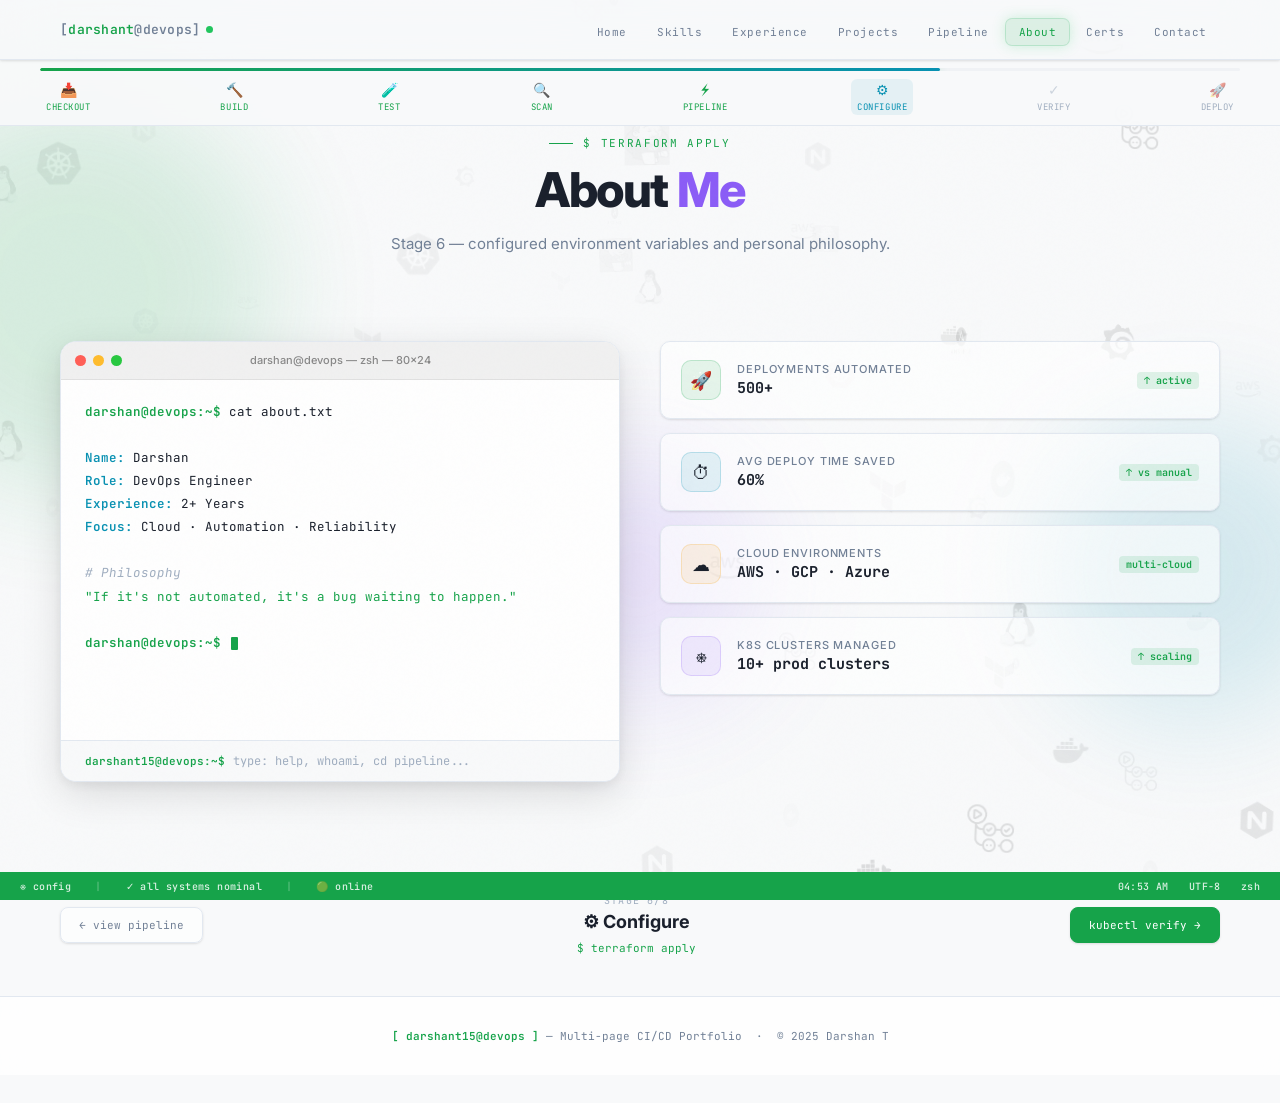
==== commit 7a027155: "change madde in the about.html file" ====
--- a/about.html
+++ b/about.html
@@ -3,7 +3,7 @@
 <head>
 <meta charset="UTF-8">
 <meta name="viewport" content="width=device-width, initial-scale=1.0">
-<title>[ darshan@devops ] ~ $ configure</title>
+<title>[ darshant15@devops ] ~ $ configure</title>
 <link rel="preconnect" href="https://fonts.googleapis.com">
 <link href="https://fonts.googleapis.com/css2?family=JetBrains+Mono:wght@300;400;500;600;700&family=Inter:wght@300;400;500;600;700;800&display=swap" rel="stylesheet">
 <link rel="stylesheet" href="assets/style.css">
@@ -16,18 +16,18 @@
 
 <nav>
   <div class="nav-brand">
-    <a href="index.html" data-transition><span class="bracket">[</span><span>darshan</span><span class="bracket">@devops</span><span class="bracket">]</span></a>
+    <a href="index.html" data-transition><span class="bracket">[</span><span>darshant</span><span class="bracket">@devops</span><span class="bracket">]</span></a>
     <div class="nav-dot"></div>
   </div>
   <ul class="nav-links">
-    <li><a href="index.html" data-page="checkout" data-transition>home</a></li>
-    <li><a href="skills.html" data-page="build" data-transition>skills</a></li>
-    <li><a href="experience.html" data-page="test" data-transition>experience</a></li>
-    <li><a href="projects.html" data-page="scan" data-transition>projects</a></li>
-    <li><a href="cicd-flow.html" data-page="pipeline" data-transition>pipeline</a></li>
-    <li><a href="about.html" data-page="config" data-transition>about</a></li>
-    <li><a href="certs.html" data-page="verify" data-transition>certs</a></li>
-    <li><a href="contact.html" data-page="deploy" data-transition>contact</a></li>
+    <li><a href="index.html" data-page="checkout" data-transition>Home</a></li>
+    <li><a href="skills.html" data-page="build" data-transition>Skills</a></li>
+    <li><a href="experience.html" data-page="test" data-transition>Experience</a></li>
+    <li><a href="projects.html" data-page="scan" data-transition>Projects</a></li>
+    <li><a href="cicd-flow.html" data-page="pipeline" data-transition>Pipeline</a></li>
+    <li><a href="about.html" data-page="config" data-transition>About</a></li>
+    <li><a href="certs.html" data-page="verify" data-transition>Certs</a></li>
+    <li><a href="contact.html" data-page="deploy" data-transition>Contact</a></li>
   </ul>
 </nav>
 
@@ -61,7 +61,7 @@
         <div class="t-line"><span class="t-prompt">darshan@devops:~$ </span><span class="t-cursor"></span></div>
       </div>
       <div class="cmd-input-area">
-        <span style="font-family:var(--mono);font-size:11px;color:var(--green);font-weight:600;">darshan@devops:~$</span>
+        <span style="font-family:var(--mono);font-size:11px;color:var(--green);font-weight:600;">darshant15@devops:~$</span>
         <input class="cmd-input" id="cmd-input" placeholder="type: help, whoami, cd pipeline..." autocomplete="off" spellcheck="false" />
       </div>
     </div>
@@ -77,7 +77,7 @@
 </div>
 <div id="page-nav"></div>
 <footer>
-  <span class="footer-brand">[ darshan@devops ]</span> — Multi-page CI/CD Portfolio &nbsp;·&nbsp; © 2025 Darshan
+  <span class="footer-brand">[ darshant15@devops ]</span> — Multi-page CI/CD Portfolio &nbsp;·&nbsp; © 2025 Darshan T
 </footer>
 <div class="status-bar">
   <div class="sb-item" id="sb-stage">⎈ stage</div>
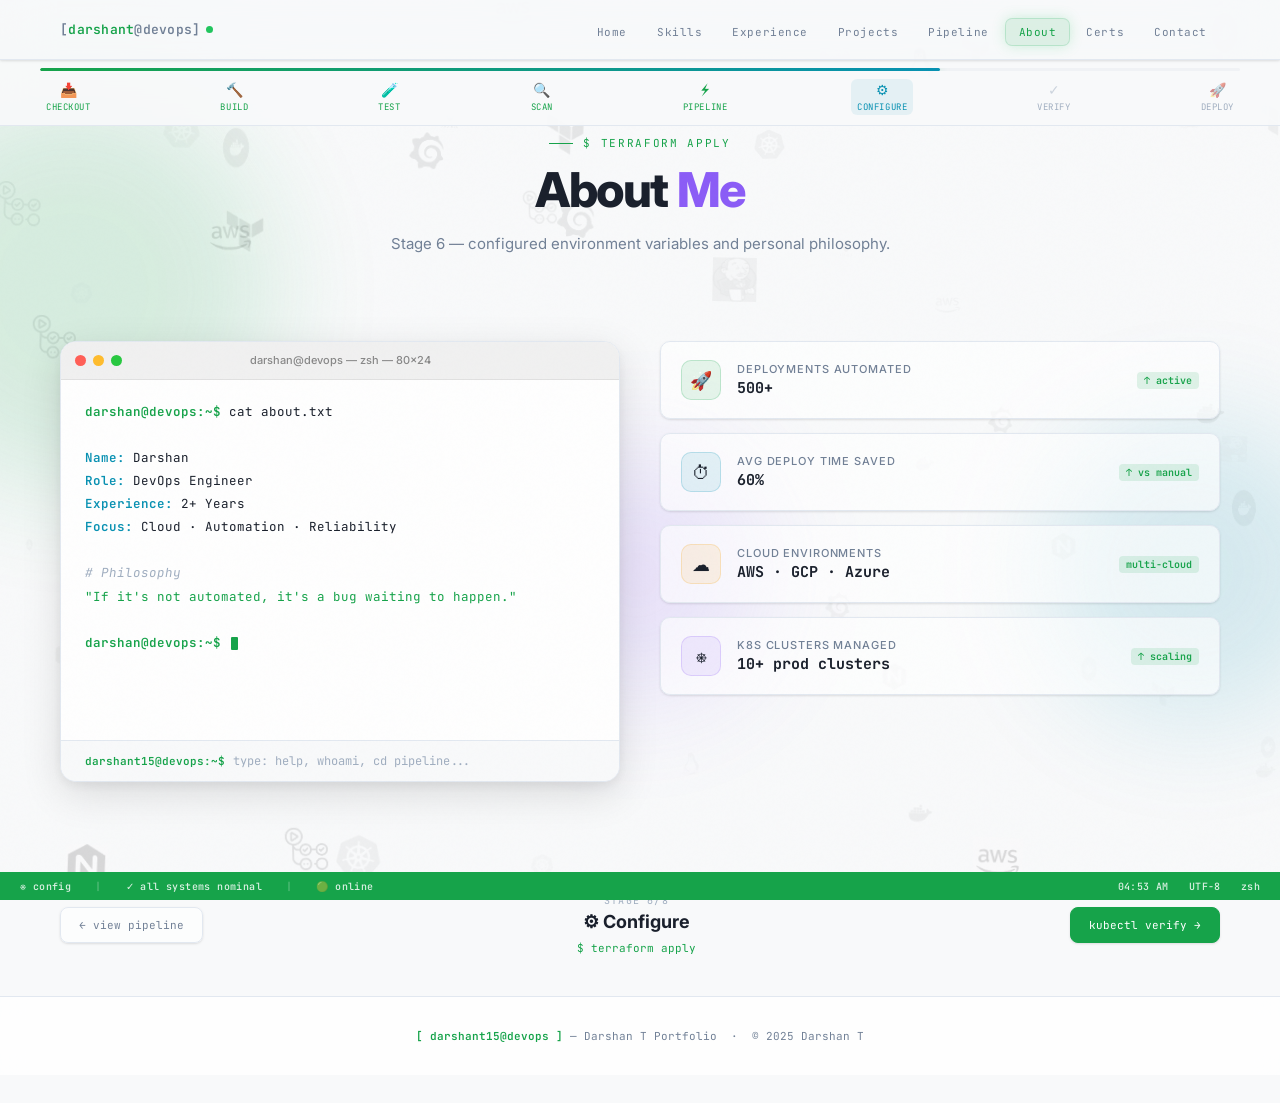
==== commit f16277f1: "Megahuuuu my frtve penguuuuu" ====
--- a/about.html
+++ b/about.html
@@ -77,7 +77,7 @@
 </div>
 <div id="page-nav"></div>
 <footer>
-  <span class="footer-brand">[ darshant15@devops ]</span> — Multi-page CI/CD Portfolio &nbsp;·&nbsp; © 2025 Darshan T
+  <span class="footer-brand">[ darshant15@devops ]</span> — Darshan T Portfolio &nbsp;·&nbsp; © 2025 Darshan T
 </footer>
 <div class="status-bar">
   <div class="sb-item" id="sb-stage">⎈ stage</div>
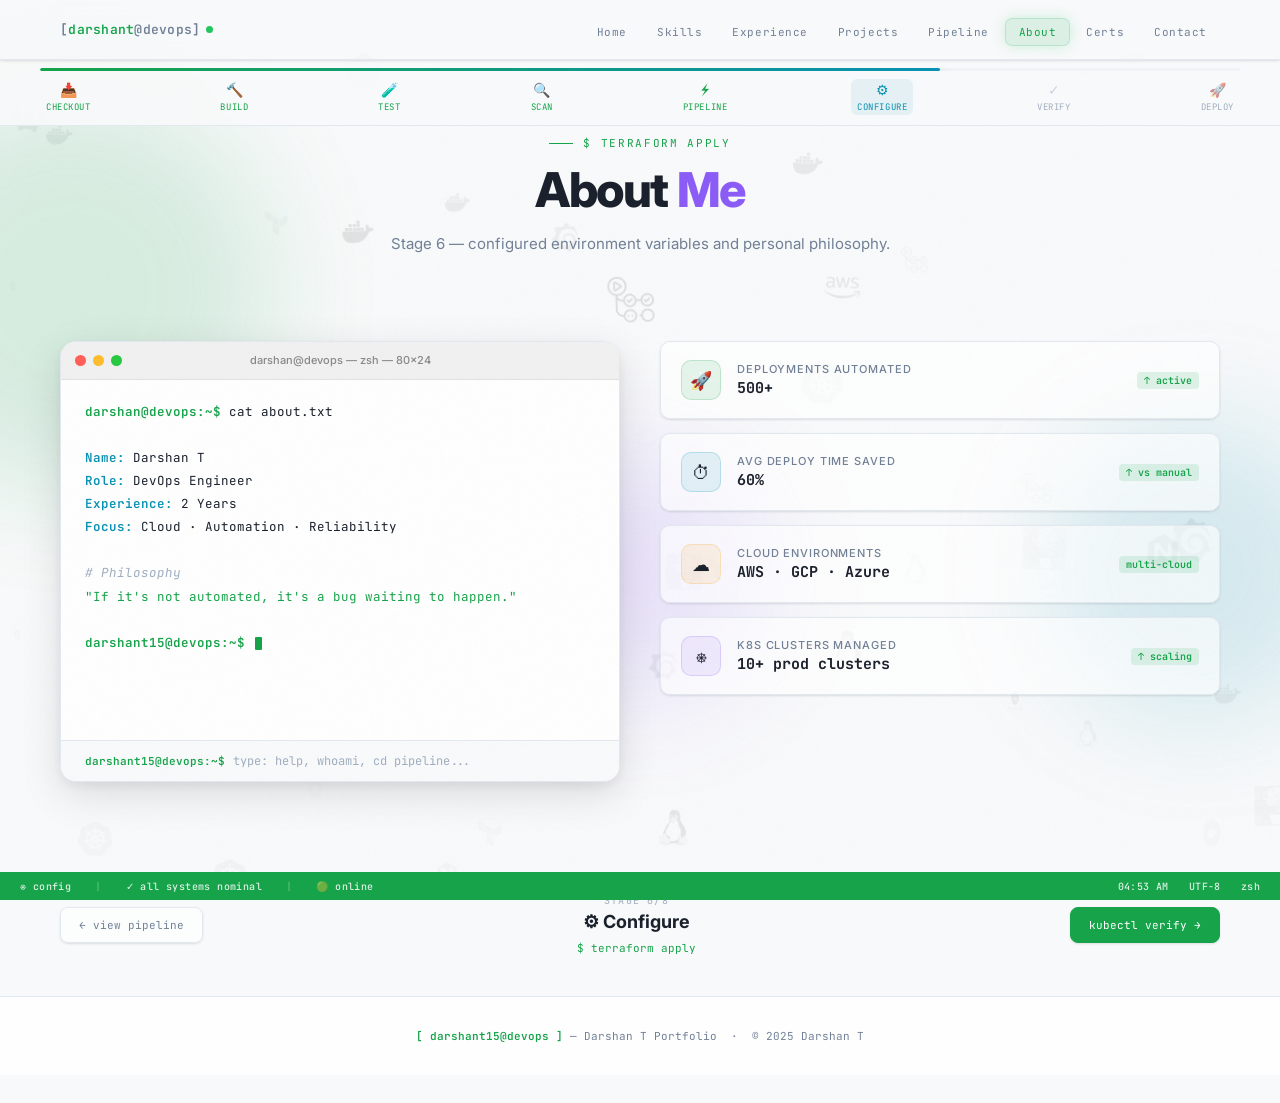
==== commit 5b3b3523: "Megahuuuu my frtve penguuuuu" ====
--- a/about.html
+++ b/about.html
@@ -50,15 +50,15 @@
       <div class="terminal-body" id="term-body">
         <div class="t-line"><span class="t-prompt">darshan@devops:~$ </span><span class="t-cmd">cat about.txt</span></div>
         <div class="t-line t-output">&nbsp;</div>
-        <div class="t-line t-output"><span class="t-key">Name:</span> <span class="t-val">Darshan</span></div>
+        <div class="t-line t-output"><span class="t-key">Name:</span> <span class="t-val">Darshan T</span></div>
         <div class="t-line t-output"><span class="t-key">Role:</span> <span class="t-val">DevOps Engineer</span></div>
-        <div class="t-line t-output"><span class="t-key">Experience:</span> <span class="t-val">2+ Years</span></div>
+        <div class="t-line t-output"><span class="t-key">Experience:</span> <span class="t-val">2 Years</span></div>
         <div class="t-line t-output"><span class="t-key">Focus:</span> <span class="t-val">Cloud · Automation · Reliability</span></div>
         <div class="t-line t-output">&nbsp;</div>
         <div class="t-line t-output"><span class="t-comment"># Philosophy</span></div>
         <div class="t-line t-output"><span class="t-string">"If it's not automated, it's a bug waiting to happen."</span></div>
         <div class="t-line t-output">&nbsp;</div>
-        <div class="t-line"><span class="t-prompt">darshan@devops:~$ </span><span class="t-cursor"></span></div>
+        <div class="t-line"><span class="t-prompt">darshant15@devops:~$ </span><span class="t-cursor"></span></div>
       </div>
       <div class="cmd-input-area">
         <span style="font-family:var(--mono);font-size:11px;color:var(--green);font-weight:600;">darshant15@devops:~$</span>
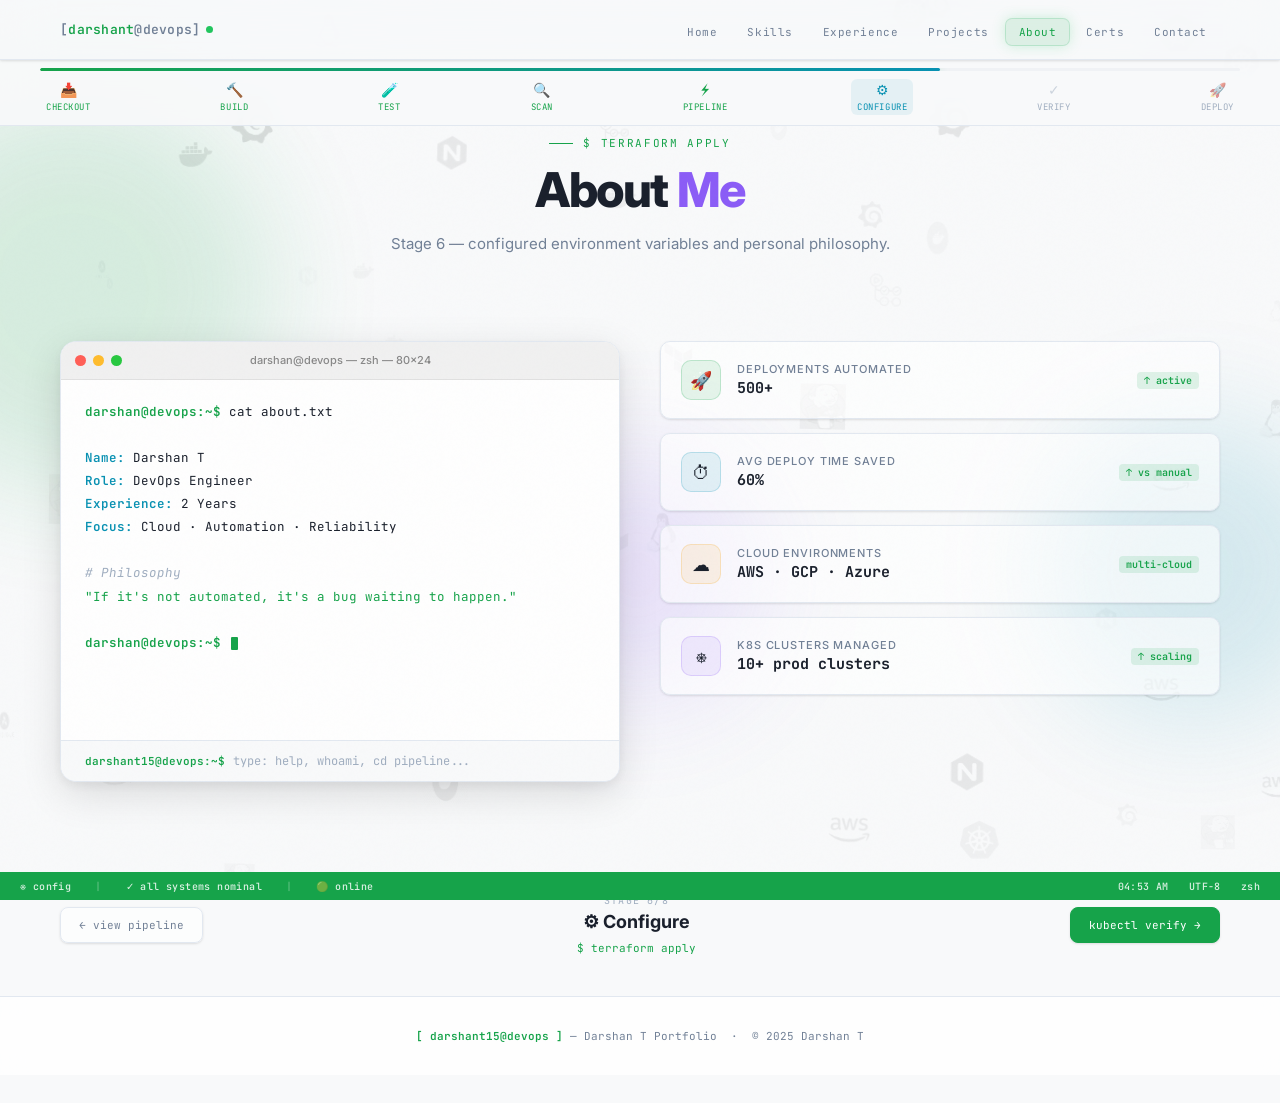
==== commit ce0c82b5: "Megahuuuu my frtve penguuuuu" ====
--- a/about.html
+++ b/about.html
@@ -24,7 +24,6 @@
     <li><a href="skills.html" data-page="build" data-transition>Skills</a></li>
     <li><a href="experience.html" data-page="test" data-transition>Experience</a></li>
     <li><a href="projects.html" data-page="scan" data-transition>Projects</a></li>
-    <li><a href="cicd-flow.html" data-page="pipeline" data-transition>Pipeline</a></li>
     <li><a href="about.html" data-page="config" data-transition>About</a></li>
     <li><a href="certs.html" data-page="verify" data-transition>Certs</a></li>
     <li><a href="contact.html" data-page="deploy" data-transition>Contact</a></li>
@@ -58,7 +57,7 @@
         <div class="t-line t-output"><span class="t-comment"># Philosophy</span></div>
         <div class="t-line t-output"><span class="t-string">"If it's not automated, it's a bug waiting to happen."</span></div>
         <div class="t-line t-output">&nbsp;</div>
-        <div class="t-line"><span class="t-prompt">darshant15@devops:~$ </span><span class="t-cursor"></span></div>
+        <div class="t-line"><span class="t-prompt">darshan@devops:~$ </span><span class="t-cursor"></span></div>
       </div>
       <div class="cmd-input-area">
         <span style="font-family:var(--mono);font-size:11px;color:var(--green);font-weight:600;">darshant15@devops:~$</span>
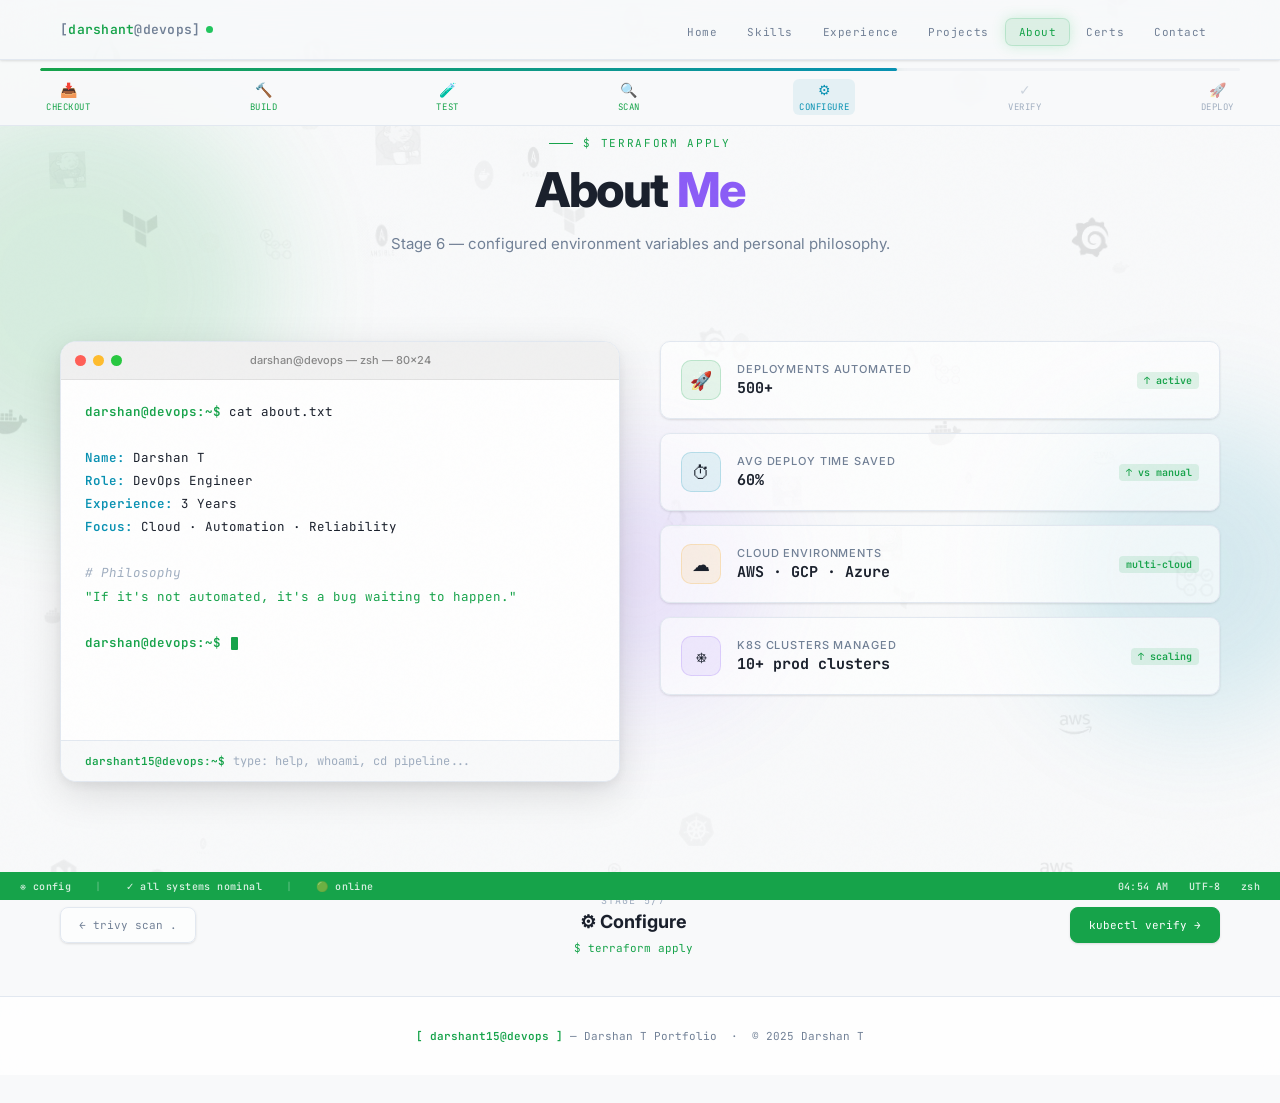
==== commit 06467397: "Saves files modified" ====
--- a/about.html
+++ b/about.html
@@ -51,7 +51,7 @@
         <div class="t-line t-output">&nbsp;</div>
         <div class="t-line t-output"><span class="t-key">Name:</span> <span class="t-val">Darshan T</span></div>
         <div class="t-line t-output"><span class="t-key">Role:</span> <span class="t-val">DevOps Engineer</span></div>
-        <div class="t-line t-output"><span class="t-key">Experience:</span> <span class="t-val">2 Years</span></div>
+        <div class="t-line t-output"><span class="t-key">Experience:</span> <span class="t-val">3 Years</span></div>
         <div class="t-line t-output"><span class="t-key">Focus:</span> <span class="t-val">Cloud · Automation · Reliability</span></div>
         <div class="t-line t-output">&nbsp;</div>
         <div class="t-line t-output"><span class="t-comment"># Philosophy</span></div>
--- a/assets/style.css
+++ b/assets/style.css
@@ -439,6 +439,10 @@
 .nb-green { background: rgba(22,163,74,0.1); color: var(--green); border: 1px solid rgba(22,163,74,0.2); }
 .nb-blue { background: rgba(59,130,246,0.1); color: var(--blue); border: 1px solid rgba(59,130,246,0.2); }
 .nb-cyan { background: rgba(8,145,178,0.1); color: var(--cyan); border: 1px solid rgba(8,145,178,0.2); }
+.nb-red { background: rgba(8,145,178,0.1); color: var(--red); border: 1px solid rgba(8,145,178,0.2); }
+.nb-orange { background: rgba(8,145,178,0.1); color: var(--orange); border: 1px solid rgba(8,145,178,0.2); }
+
+
 
 /* floating chips around photo */
 .float-chip {
@@ -465,9 +469,10 @@
   50% { transform: translateY(-6px); }
 }
 .fc1 { top: 60px; right: -70px; animation-delay: 0s; }
-.fc2 { top: 160px; left: -80px; animation-delay: 1s; }
+.fc2 { top: 120px; left: -60px; animation-delay: 1s; }
 .fc3 { bottom: 180px; right: -65px; animation-delay: 2s; }
 .fc4 { bottom: 100px; left: -60px; animation-delay: 0.5s; }
+.fc5 { top: 50%; left: -60px; animation-delay: 1.5s; }
 
 /* ── SCROLL CUE ── */
 .scroll-cue {
